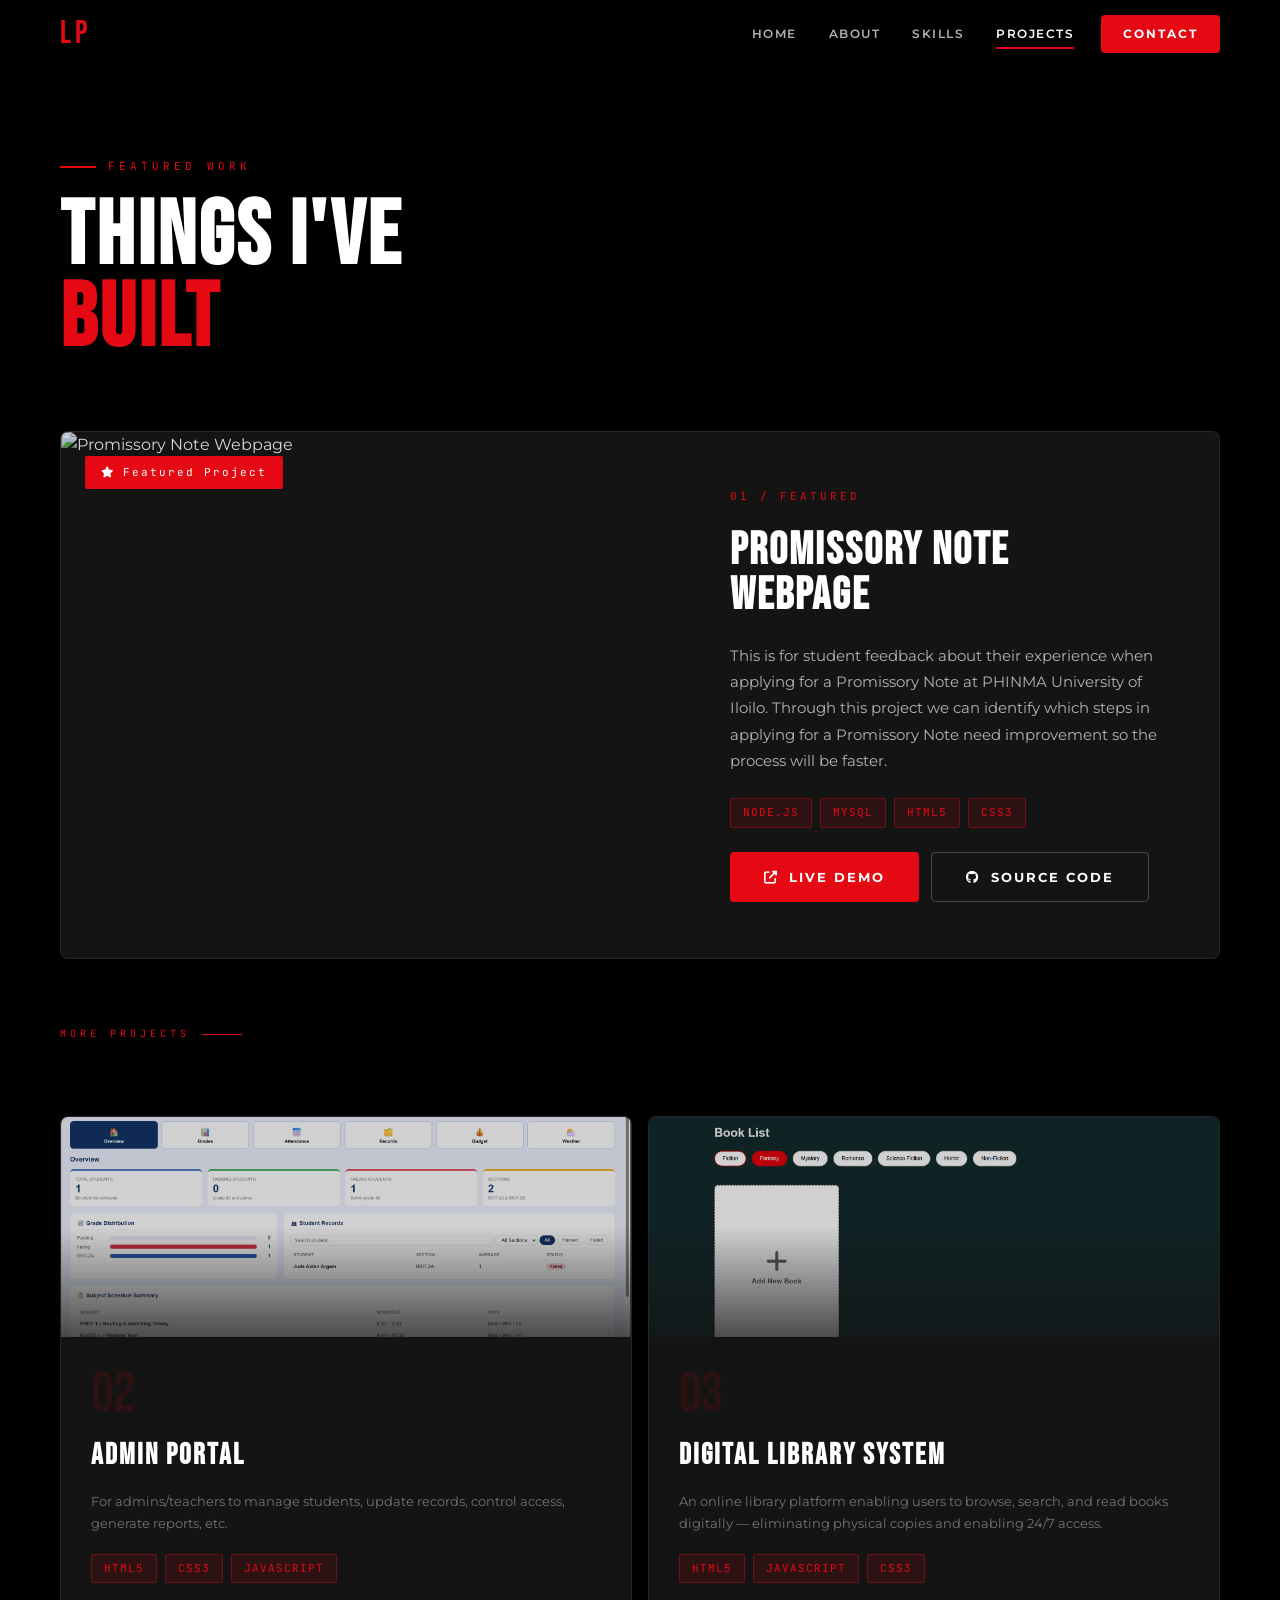
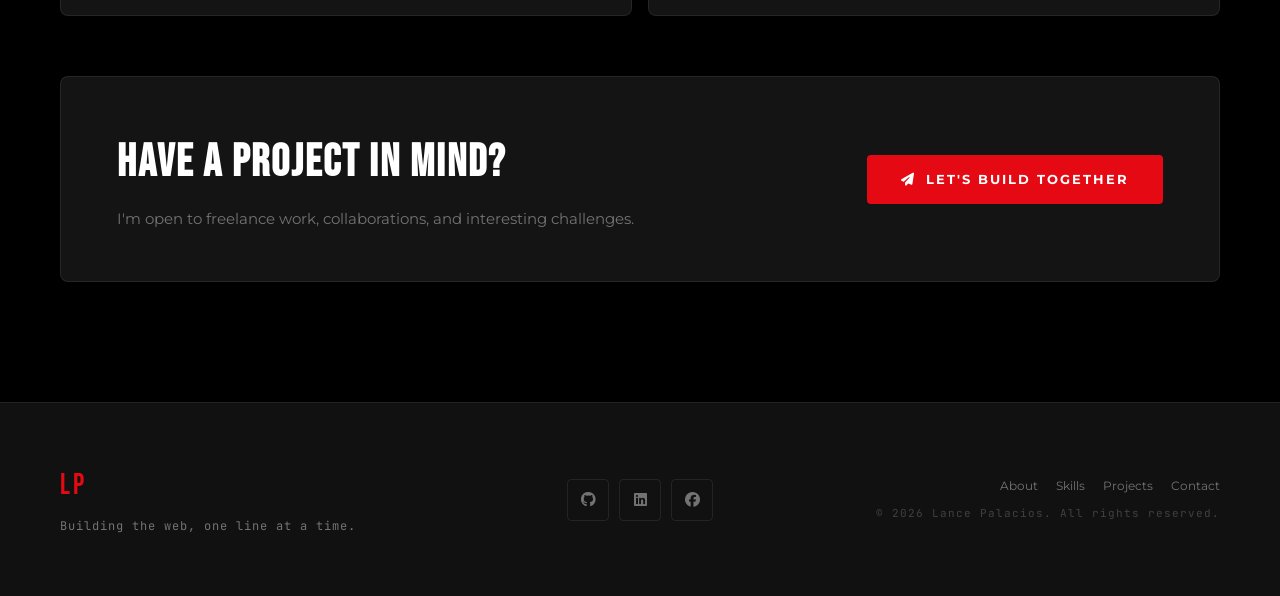
==== projects.html @ be17318d "Initial commit" ====
<!DOCTYPE html>
<html lang="en">
<head>
  <meta charset="UTF-8">
  <meta name="viewport" content="width=device-width, initial-scale=1.0">
  <title>Projects — Lance Palacios</title>
  <link rel="stylesheet" href="shared.css">
  <link rel="stylesheet" href="projects.css">
  <link rel="stylesheet" href="https://cdnjs.cloudflare.com/ajax/libs/font-awesome/6.5.1/css/all.min.css">
</head>
<body>

  <nav class="navbar" id="navbar">
    <div class="nav-inner">
      <a href="index.html" class="nav-logo">LP</a>
      <ul class="nav-links">
        <li><a href="index.html"    class="nav-link">Home</a></li>
        <li><a href="about.html"    class="nav-link">About</a></li>
        <li><a href="skills.html"   class="nav-link">Skills</a></li>
        <li><a href="projects.html" class="nav-link active">Projects</a></li>
        <li><a href="contact.html"  class="nav-link nav-link-cta">Contact</a></li>
      </ul>
      <button class="nav-toggle" id="navToggle" aria-label="Toggle menu">
        <span></span><span></span><span></span>
      </button>
    </div>
  </nav>

  <div class="mobile-menu" id="mobileMenu">
    <ul>
      <li><a href="index.html">Home <span class="mm-arrow">→</span></a></li>
      <li><a href="about.html">About <span class="mm-arrow">→</span></a></li>
      <li><a href="skills.html">Skills <span class="mm-arrow">→</span></a></li>
      <li><a href="projects.html">Projects <span class="mm-arrow">→</span></a></li>
      <li><a href="contact.html">Contact <span class="mm-arrow">→</span></a></li>
    </ul>
  </div>

  <div class="page-header">
    <div class="page-header-eyebrow">Featured Work</div>
    <h1>Things I've<br><em>Built</em></h1>
  </div>

  <div class="projects-layout">

    <!-- ── FEATURED PROJECT ── -->
    <div class="featured-wrap reveal" data-delay="0">
      <div class="featured-card">
        <div class="featured-img-col">
          <div class="featured-img-inner">
            <img src="img/survey.png" alt="Promissory Note Webpage">
            <div class="featured-img-overlay"></div>
          </div>
          <div class="featured-badge">
            <i class="fas fa-star"></i> Featured Project
          </div>
        </div>
        <div class="featured-content-col">
          <div class="project-index">01 / Featured</div>
          <h2 class="project-name">Promissory Note<br>Webpage</h2>
          <p class="project-description">
            This is for student feedback about their experience when applying for a
Promissory Note at PHINMA University of Iloilo. Through this project we can identify which steps in applying for a Promissory Note need improvement so the process will be faster.
          </p>
          <div class="project-stack">
            <span class="tag">Node.js</span>
            <span class="tag">MySQL</span>
            <span class="tag">HTML5</span>
            <span class="tag">CSS3</span>
          </div>
          <div class="project-links">
            <a href="https://promissory-survey-production-87c6.up.railway.app/" class="btn btn-primary"><i class="fas fa-external-link-alt"></i> Live Demo</a>
            <a href="https://github.com/LanzCodes/Promissory-Survey" class="btn btn-outline"><i class="fa-brands fa-github"></i> Source Code</a>
          </div>
        </div>
      </div>
    </div>

    <!-- ── PROJECT GRID ── -->
    <div class="projects-section-label reveal" data-delay="0">
      <div class="section-eyebrow">More Projects</div>
    </div>

    <div class="projects-grid">

      <div class="project-card reveal" data-delay="0">
        <div class="pc-img-wrap">
          <img src="img/adminportal.png" alt="Admin Portal" class="pc-img">
          <div class="pc-img-overlay"></div>
          <div class="pc-hover-overlay">
            <a href="#" class="pc-action"><i class="fas fa-external-link-alt"></i></a>
            <a href="#" class="pc-action"><i class="fa-brands fa-github"></i></a>
          </div>
        </div>
        <div class="pc-body">
          <div class="pc-index">02</div>
          <h3 class="pc-name">Admin Portal</h3>
          <p class="pc-desc">For admins/teachers to manage students, update records, control access, generate reports, etc.</p>
          <div class="pc-stack">
            <span class="tag">HTML5</span>
            <span class="tag">CSS3</span>
            <span class="tag">JavaScript</span>
          </div>
        </div>
      </div>

      <div class="project-card reveal" data-delay="120">
        <div class="pc-img-wrap">
          <img src="img/image1.png" alt="Digital Library System" class="pc-img">
          <div class="pc-img-overlay"></div>
          <div class="pc-hover-overlay">
            <a href="#" class="pc-action"><i class="fas fa-external-link-alt"></i></a>
            <a href="#" class="pc-action"><i class="fa-brands fa-github"></i></a>
          </div>
        </div>
        <div class="pc-body">
          <div class="pc-index">03</div>
          <h3 class="pc-name">Digital Library System</h3>
          <p class="pc-desc">An online library platform enabling users to browse, search, and read books digitally — eliminating physical copies and enabling 24/7 access.</p>
          <div class="pc-stack">
            <span class="tag">HTML5</span>
            <span class="tag">JavaScript</span>
            <span class="tag">CSS3</span>
          </div>
        </div>
      </div>

    </div>

    <!-- ── CTA Strip ── -->
    <div class="projects-cta reveal" data-delay="0">
      <div class="pcta-content">
        <h3 class="pcta-title">Have a Project in Mind?</h3>
        <p class="pcta-sub">I'm open to freelance work, collaborations, and interesting challenges.</p>
      </div>
      <a href="contact.html" class="btn btn-primary">
        <i class="fas fa-paper-plane"></i> Let's Build Together
      </a>
    </div>

  </div>

  <footer class="footer">
    <div class="footer-inner">
      <div>
        <span class="footer-logo">LP</span>
        <p class="footer-tagline">Building the web, one line at a time.</p>
      </div>
      <div class="footer-socials">
        <a href="#" class="footer-social-link"><i class="fa-brands fa-github"></i></a>
        <a href="#" class="footer-social-link"><i class="fa-brands fa-linkedin"></i></a>
        <a href="#" class="footer-social-link"><i class="fa-brands fa-facebook"></i></a>
      </div>
      <div class="footer-right">
        <nav class="footer-nav">
          <a href="about.html">About</a>
          <a href="skills.html">Skills</a>
          <a href="projects.html">Projects</a>
          <a href="contact.html">Contact</a>
        </nav>
        <p class="footer-copy">© 2026 Lance Palacios. All rights reserved.</p>
      </div>
    </div>
  </footer>

  <script src="shared.js"></script>
</body>
</html>
---- shared.css ----
/* ============================================================
   SHARED.CSS — Global Netflix-Inspired Dark Cinematic Theme
   Lance Palacios Portfolio
   ============================================================ */

@import url('https://fonts.googleapis.com/css2?family=Bebas+Neue&family=Montserrat:wght@300;400;500;600;700;800;900&family=JetBrains+Mono:wght@400;500;600&display=swap');

/* ===== CSS VARIABLES ===== */
:root {
  --red:         #E50914;
  --red-hover:   #F40612;
  --red-dark:    #B20710;
  --red-dim:     rgba(229, 9, 20, 0.12);
  --red-glow:    rgba(229, 9, 20, 0.4);

  --black:       #000000;
  --bg:          #0A0A0A;
  --bg-2:        #111111;
  --bg-3:        #141414;
  --bg-4:        #1A1A1A;
  --bg-card:     #141414;
  --bg-card-h:   #1F1F1F;

  --border:      rgba(255,255,255,0.08);
  --border-red:  rgba(229,9,20,0.35);

  --text:        #FFFFFF;
  --text-mid:    #B3B3B3;
  --text-dim:    #737373;
  --text-faint:  #404040;

  --font-display: 'Bebas Neue', cursive;
  --font-body:    'Montserrat', sans-serif;
  --font-mono:    'JetBrains Mono', monospace;

  --radius:      4px;
  --radius-md:   8px;
  --ease:        cubic-bezier(0.4, 0, 0.2, 1);
  --dur:         0.3s;
}

/* ===== RESET ===== */
*, *::before, *::after { margin: 0; padding: 0; box-sizing: border-box; }
html { scroll-behavior: smooth; font-size: 16px; }

body {
  background-color: var(--black);
  color: var(--text);
  font-family: var(--font-body);
  font-weight: 400;
  line-height: 1.6;
  overflow-x: hidden;
  -webkit-font-smoothing: antialiased;
  -moz-osx-font-smoothing: grayscale;
}

img { display: block; max-width: 100%; height: auto; }
a { text-decoration: none; color: inherit; }
ul, ol { list-style: none; }
button { font-family: var(--font-body); cursor: pointer; border: none; background: none; }
input, textarea, select { font-family: var(--font-body); }

/* ===== CUSTOM SCROLLBAR ===== */
::-webkit-scrollbar { width: 5px; }
::-webkit-scrollbar-track { background: var(--black); }
::-webkit-scrollbar-thumb { background: var(--red-dark); border-radius: 3px; }
::-webkit-scrollbar-thumb:hover { background: var(--red); }

/* ===== NAVBAR ===== */
.navbar {
  position: fixed;
  top: 0; left: 0; right: 0;
  z-index: 9000;
  height: 68px;
  padding: 0 60px;
  display: flex;
  align-items: center;
  background: linear-gradient(to bottom, rgba(0,0,0,0.92) 0%, rgba(0,0,0,0) 100%);
  transition: background var(--dur) var(--ease), box-shadow var(--dur) var(--ease);
}

.navbar.solid {
  background: rgba(9,9,9,0.97);
  backdrop-filter: blur(20px);
  -webkit-backdrop-filter: blur(20px);
  box-shadow: 0 1px 0 var(--border);
}

.nav-inner {
  width: 100%; max-width: 1400px;
  margin: 0 auto;
  display: flex;
  align-items: center;
  justify-content: space-between;
}

/* Logo */
.nav-logo {
  font-family: var(--font-display);
  font-size: 2rem;
  letter-spacing: 4px;
  color: var(--red);
  transition: opacity var(--dur) var(--ease);
  user-select: none;
}
.nav-logo:hover { opacity: 0.82; }

/* Links */
.nav-links {
  display: flex;
  align-items: center;
  gap: 2px;
}

.nav-link {
  display: inline-flex;
  align-items: center;
  gap: 6px;
  padding: 8px 15px;
  font-size: 12px;
  font-weight: 600;
  letter-spacing: 1.5px;
  text-transform: uppercase;
  color: var(--text-mid);
  border-radius: var(--radius);
  transition: color var(--dur) var(--ease);
  position: relative;
}

.nav-link::after {
  content: '';
  position: absolute;
  bottom: 3px; left: 15px; right: 15px;
  height: 2px;
  background: var(--red);
  border-radius: 1px;
  transform: scaleX(0);
  transition: transform var(--dur) var(--ease);
}

.nav-link:hover { color: var(--text); }
.nav-link:hover::after,
.nav-link.active::after { transform: scaleX(1); }
.nav-link.active { color: var(--text); }

.nav-link-cta {
  background: var(--red);
  color: var(--text) !important;
  padding: 9px 22px;
  margin-left: 10px;
  font-weight: 700;
  letter-spacing: 2px;
}
.nav-link-cta::after { display: none; }
.nav-link-cta:hover { background: var(--red-hover); box-shadow: 0 0 20px var(--red-glow); }

/* Hamburger */
.nav-toggle {
  display: none;
  flex-direction: column;
  justify-content: center;
  gap: 5px;
  padding: 5px;
  background: none;
  z-index: 9100;
}

.nav-toggle span {
  display: block; width: 24px; height: 2px;
  background: var(--text); border-radius: 2px;
  transition: all var(--dur) var(--ease);
}

.nav-toggle.open span:nth-child(1) { transform: translateY(7px) rotate(45deg); }
.nav-toggle.open span:nth-child(2) { opacity: 0; transform: scaleX(0); }
.nav-toggle.open span:nth-child(3) { transform: translateY(-7px) rotate(-45deg); }

/* Mobile Menu */
.mobile-menu {
  display: none;
  position: fixed;
  inset: 0;
  background: rgba(0,0,0,0.98);
  z-index: 8999;
  padding: 80px 36px 40px;
  flex-direction: column;
  justify-content: center;
  transform: translateX(100%);
  transition: transform 0.4s cubic-bezier(0.77,0,0.175,1);
}
.mobile-menu.open { transform: translateX(0); }

.mobile-menu ul { display: flex; flex-direction: column; }
.mobile-menu ul li { border-bottom: 1px solid var(--border); }
.mobile-menu ul li a {
  display: flex; align-items: center; justify-content: space-between;
  padding: 20px 0;
  font-family: var(--font-display);
  font-size: 2.8rem; letter-spacing: 3px;
  color: var(--text-mid);
  transition: color var(--dur) var(--ease);
}
.mobile-menu ul li a:hover { color: var(--red); }
.mobile-menu ul li a .mm-arrow {
  font-size: 1.4rem; opacity: 0;
  transform: translateX(-10px);
  transition: all var(--dur) var(--ease);
}
.mobile-menu ul li a:hover .mm-arrow { opacity: 1; transform: translateX(0); }

/* ===== PAGE HEADER ===== */
.page-header {
  padding: 150px 60px 70px;
  max-width: 1400px;
  margin: 0 auto;
  position: relative;
}

.page-header-eyebrow {
  display: inline-flex; align-items: center; gap: 12px;
  font-family: var(--font-mono);
  font-size: 11px; letter-spacing: 4px;
  color: var(--red); text-transform: uppercase;
  margin-bottom: 20px;
}
.page-header-eyebrow::before {
  content: ''; display: block;
  width: 36px; height: 2px; background: var(--red);
}

.page-header h1 {
  font-family: var(--font-display);
  font-size: clamp(3.5rem, 7vw, 7.5rem);
  line-height: 0.92; letter-spacing: 3px;
  color: var(--text);
}
.page-header h1 em { font-style: normal; color: var(--red); }

/* ===== BUTTONS ===== */
.btn {
  display: inline-flex; align-items: center; gap: 10px;
  padding: 14px 34px;
  font-family: var(--font-body);
  font-weight: 700; font-size: 13px;
  letter-spacing: 2px; text-transform: uppercase;
  border-radius: var(--radius);
  transition: all var(--dur) var(--ease);
  cursor: pointer; border: none;
  white-space: nowrap;
}
.btn-primary { background: var(--red); color: var(--text); }
.btn-primary:hover {
  background: var(--red-hover);
  transform: translateY(-2px);
  box-shadow: 0 8px 28px var(--red-glow);
}
.btn-secondary { background: rgba(255,255,255,0.13); color: var(--text); backdrop-filter: blur(8px); }
.btn-secondary:hover { background: rgba(255,255,255,0.22); transform: translateY(-2px); }
.btn-outline { background: transparent; color: var(--text); border: 1px solid rgba(255,255,255,0.22); }
.btn-outline:hover { border-color: var(--red); color: var(--red); }

/* ===== TAGS ===== */
.tag {
  display: inline-flex; align-items: center;
  padding: 5px 12px;
  background: var(--red-dim); color: var(--red);
  border: 1px solid var(--border-red);
  border-radius: 2px;
  font-family: var(--font-mono); font-size: 11px;
  letter-spacing: 1px; text-transform: uppercase;
}

/* ===== REVEAL ANIMATIONS ===== */
.reveal {
  opacity: 0; transform: translateY(36px);
  transition: opacity 0.7s var(--ease), transform 0.7s var(--ease);
}
.reveal.visible { opacity: 1; transform: translateY(0); }

.reveal-left {
  opacity: 0; transform: translateX(-40px);
  transition: opacity 0.7s var(--ease), transform 0.7s var(--ease);
}
.reveal-left.visible { opacity: 1; transform: translateX(0); }

.reveal-scale {
  opacity: 0; transform: scale(0.94);
  transition: opacity 0.6s var(--ease), transform 0.6s var(--ease);
}
.reveal-scale.visible { opacity: 1; transform: scale(1); }

/* ===== FOOTER ===== */
.footer {
  background: var(--bg-2);
  border-top: 1px solid var(--border);
  padding: 60px;
}

.footer-inner {
  max-width: 1400px; margin: 0 auto;
  display: grid; grid-template-columns: 1fr auto 1fr;
  align-items: center; gap: 30px;
}

.footer-logo {
  font-family: var(--font-display);
  font-size: 1.8rem; letter-spacing: 3px;
  color: var(--red); display: block; margin-bottom: 8px;
}
.footer-tagline { font-size: 12px; color: var(--text-dim); font-family: var(--font-mono); letter-spacing: 1px; }

.footer-socials { display: flex; gap: 10px; }
.footer-social-link {
  width: 42px; height: 42px;
  border: 1px solid var(--border); border-radius: var(--radius);
  display: flex; align-items: center; justify-content: center;
  color: var(--text-dim); font-size: 15px;
  transition: all var(--dur) var(--ease);
}
.footer-social-link:hover {
  border-color: var(--red); color: var(--red);
  background: var(--red-dim); transform: translateY(-3px);
}

.footer-right { text-align: right; }
.footer-nav { display: flex; gap: 18px; justify-content: flex-end; margin-bottom: 10px; }
.footer-nav a { font-size: 12px; color: var(--text-dim); transition: color var(--dur) var(--ease); }
.footer-nav a:hover { color: var(--red); }
.footer-copy { font-size: 11px; color: var(--text-faint); font-family: var(--font-mono); letter-spacing: 1px; }

/* ===== SHARED UTILITY ===== */
.noise-overlay {
  position: absolute; inset: 0; pointer-events: none; z-index: 0;
  opacity: 0.03;
  background-image: url("data:image/svg+xml,%3Csvg viewBox='0 0 512 512' xmlns='http://www.w3.org/2000/svg'%3E%3Cfilter id='n'%3E%3CfeTurbulence type='fractalNoise' baseFrequency='0.75' numOctaves='4' stitchTiles='stitch'/%3E%3C/filter%3E%3Crect width='100%25' height='100%25' filter='url(%23n)'/%3E%3C/svg%3E");
  background-size: 256px;
}

.section-eyebrow {
  display: inline-flex; align-items: center; gap: 12px;
  font-family: var(--font-mono); font-size: 10px;
  letter-spacing: 4px; color: var(--red); text-transform: uppercase;
  margin-bottom: 14px;
}
.section-eyebrow::after { content: ''; width: 40px; height: 1px; background: var(--red); }

/* ===== RESPONSIVE ===== */
@media (max-width: 1024px) {
  .navbar { padding: 0 30px; }
  .page-header { padding: 130px 30px 60px; }
  .footer { padding: 40px 30px; }
  .footer-inner { grid-template-columns: 1fr; text-align: center; gap: 24px; }
  .footer-right { text-align: center; }
  .footer-nav { justify-content: center; }
  .footer-socials { justify-content: center; }
}

@media (max-width: 768px) {
  .navbar { padding: 0 20px; }
  .nav-links { display: none; }
  .nav-toggle { display: flex; }
  .mobile-menu { display: flex; }
  .page-header { padding: 110px 20px 50px; }
  .footer { padding: 40px 20px; }
}
---- projects.css ----
.projects-layout {
  padding: 0 60px 120px;
  max-width: 1400px;
  margin: 0 auto;
  display: flex;
  flex-direction: column;
  gap: 60px;
}

.featured-card {
  display: grid;
  grid-template-columns: 1.15fr 1fr;
  border: 1px solid var(--border);
  border-radius: var(--radius-md);
  overflow: hidden;
  background: var(--bg-3);
  transition: border-color var(--dur) var(--ease);
}
.featured-card:hover { border-color: var(--border-red); }

.featured-img-col { position: relative; overflow: hidden; min-height: 480px; }

.featured-img-inner {
  width: 100%; height: 100%;
  position: relative; overflow: hidden;
}

.featured-img-inner img {
  width: 100%; height: 100%;
  object-fit: cover; display: block;
  transition: transform 0.7s var(--ease);
  filter: brightness(0.82) contrast(1.05);
}
.featured-card:hover .featured-img-inner img { transform: scale(1.05); }

.featured-img-overlay {
  position: absolute; inset: 0;
  background: linear-gradient(to right, rgba(0,0,0,0) 60%, rgba(20,20,20,0.9) 100%);
  pointer-events: none;
}

.featured-badge {
  position: absolute;
  top: 24px; left: 24px;
  background: var(--red);
  color: var(--text);
  font-family: var(--font-mono);
  font-size: 11px; letter-spacing: 2px;
  padding: 8px 16px; border-radius: 2px;
  display: flex; align-items: center; gap: 8px;
  z-index: 2;
}

.featured-content-col {
  padding: 56px 50px;
  display: flex; flex-direction: column;
  justify-content: center; gap: 24px;
}

.project-index {
  font-family: var(--font-mono);
  font-size: 11px; letter-spacing: 3px;
  color: var(--red); text-transform: uppercase;
}

.project-name {
  font-family: var(--font-display);
  font-size: 2.8rem; line-height: 1;
  letter-spacing: 2px; color: var(--text);
}

.project-description {
  font-size: 15px; color: var(--text-mid);
  line-height: 1.75;
}

.project-stack { display: flex; gap: 8px; flex-wrap: wrap; }

.project-links { display: flex; gap: 12px; flex-wrap: wrap; }


.projects-grid {
  display: grid;
  grid-template-columns: repeat(2, 1fr);
  gap: 16px;
}

.project-card {
  background: var(--bg-3);
  border: 1px solid var(--border);
  border-radius: var(--radius-md);
  overflow: hidden;
  transition: border-color var(--dur) var(--ease), transform var(--dur) var(--ease);
}
.project-card:hover {
  border-color: var(--border-red);
  transform: translateY(-5px);
}

.pc-img-wrap {
  position: relative;
  overflow: hidden;
  height: 220px;
  background: var(--bg-4);
}
.pc-img {
  width: 100%; height: 100%;
  object-fit: cover; display: block;
  transition: transform 0.5s var(--ease);
  filter: brightness(0.8) contrast(1.05);
}
.project-card:hover .pc-img { transform: scale(1.06); }

.pc-img-overlay {
  position: absolute; inset: 0;
  background: linear-gradient(to top, rgba(20,20,20,0.7) 0%, transparent 50%);
  pointer-events: none;
}

.pc-hover-overlay {
  position: absolute; inset: 0;
  background: rgba(0,0,0,0.7);
  display: flex; align-items: center; justify-content: center;
  gap: 14px;
  opacity: 0;
  transition: opacity var(--dur) var(--ease);
  backdrop-filter: blur(4px);
}
.project-card:hover .pc-hover-overlay { opacity: 1; }

.pc-action {
  width: 50px; height: 50px;
  border: 2px solid var(--red);
  border-radius: 50%;
  display: flex; align-items: center; justify-content: center;
  font-size: 16px; color: var(--text);
  transition: all var(--dur) var(--ease);
  background: rgba(229,9,20,0.15);
}
.pc-action:hover { background: var(--red); transform: scale(1.1); }

.pc-body { padding: 30px 30px 32px; }

.pc-index {
  font-family: var(--font-display);
  font-size: 3.5rem; line-height: 1;
  color: rgba(229,9,20,0.12);
  margin-bottom: 10px;
  transition: color var(--dur) var(--ease);
}
.project-card:hover .pc-index { color: rgba(229,9,20,0.22); }

.pc-name {
  font-family: var(--font-display);
  font-size: 1.8rem; letter-spacing: 2px;
  color: var(--text); margin-bottom: 10px;
}

.pc-desc {
  font-size: 13px; color: var(--text-dim);
  line-height: 1.7; margin-bottom: 20px;
}

.pc-stack { display: flex; gap: 8px; flex-wrap: wrap; }

.projects-cta {
  display: flex;
  align-items: center;
  justify-content: space-between;
  gap: 30px;
  padding: 50px 56px;
  background: var(--bg-3);
  border: 1px solid var(--border);
  border-radius: var(--radius-md);
  flex-wrap: wrap;
  transition: border-color var(--dur) var(--ease);
}
.projects-cta:hover { border-color: var(--border-red); }

.pcta-title {
  font-family: var(--font-display);
  font-size: 2.8rem; letter-spacing: 2px; color: var(--text);
  margin-bottom: 8px;
}
.pcta-sub { font-size: 15px; color: var(--text-dim); }

@media (max-width: 1024px) {
  .projects-layout { padding: 0 30px 80px; }
  .featured-card { grid-template-columns: 1fr; }
  .featured-img-col { min-height: 280px; }
  .featured-img-overlay { background: linear-gradient(to top, rgba(20,20,20,0.8) 0%, transparent 60%); }
}

@media (max-width: 768px) {
  .projects-layout { padding: 0 20px 60px; gap: 40px; }
  .projects-grid { grid-template-columns: 1fr; }
  .featured-content-col { padding: 36px 24px; }
  .projects-cta { padding: 36px 24px; flex-direction: column; align-items: flex-start; }
}
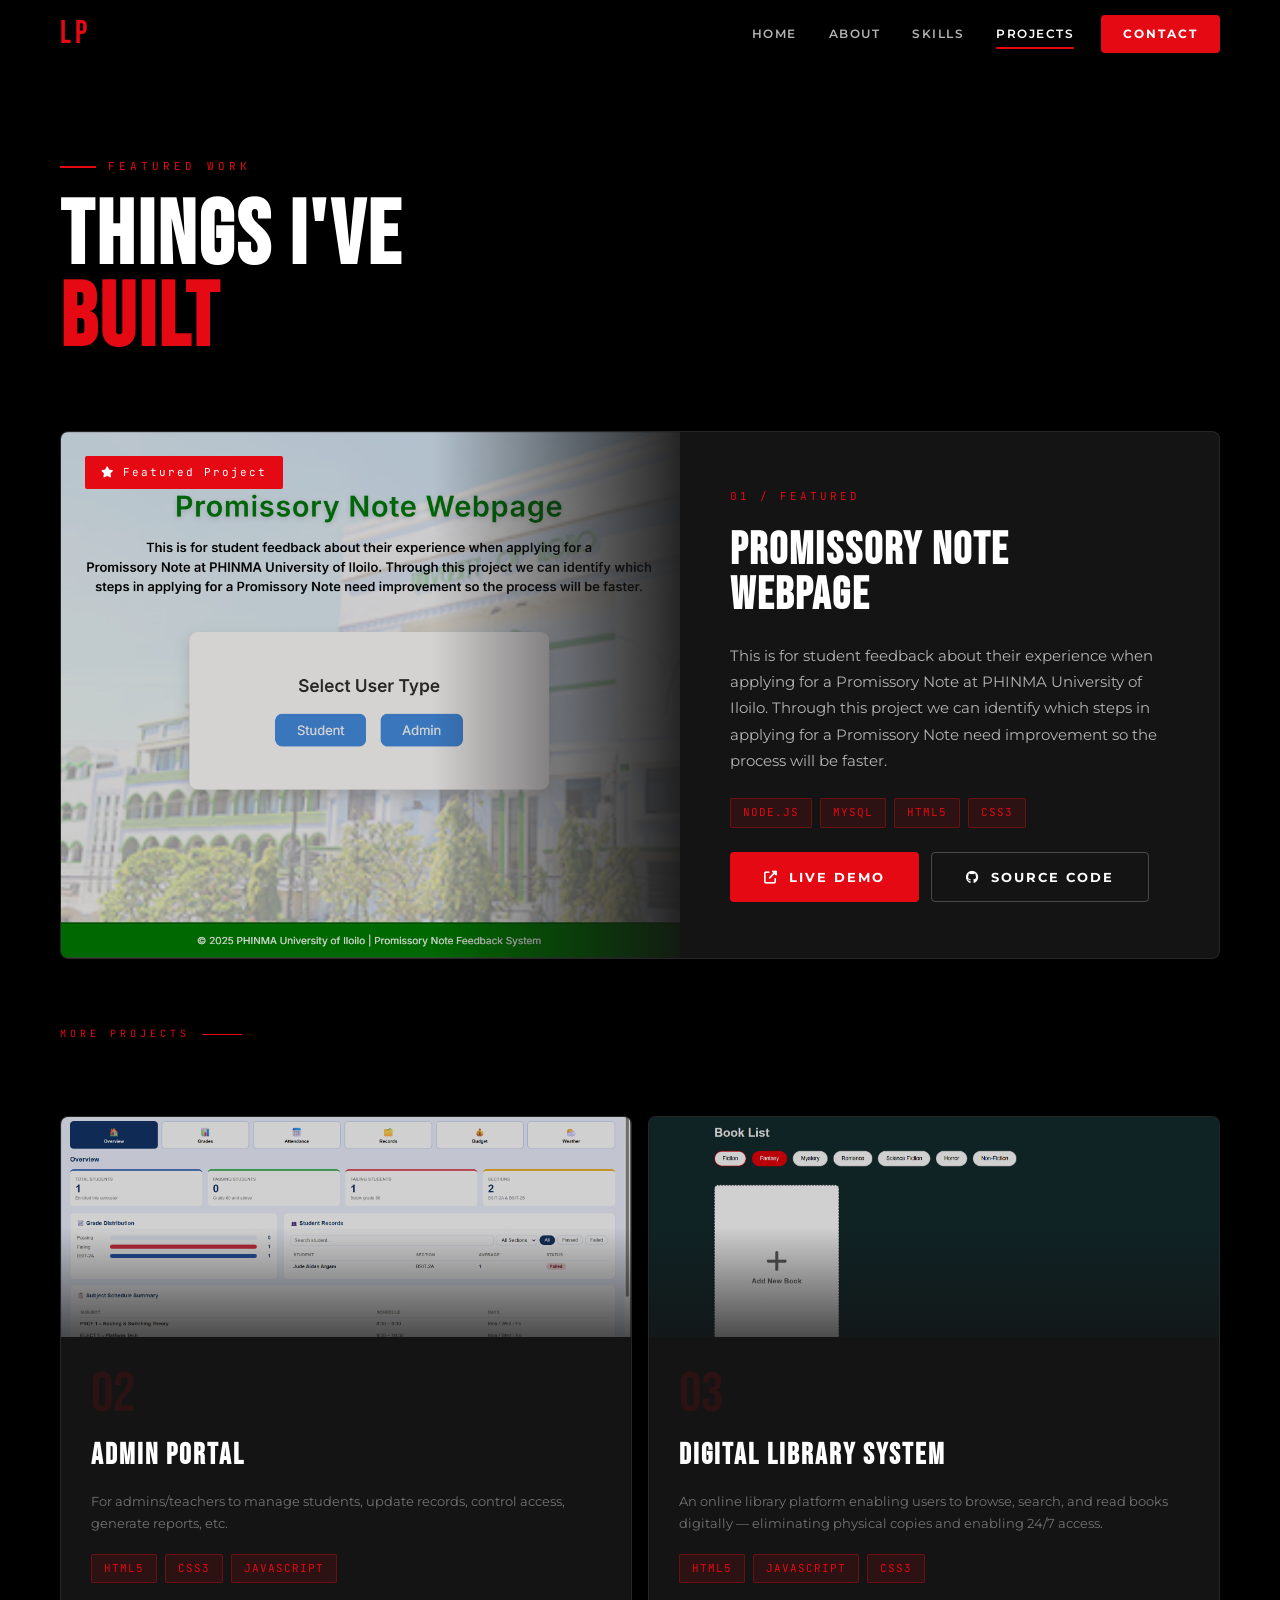
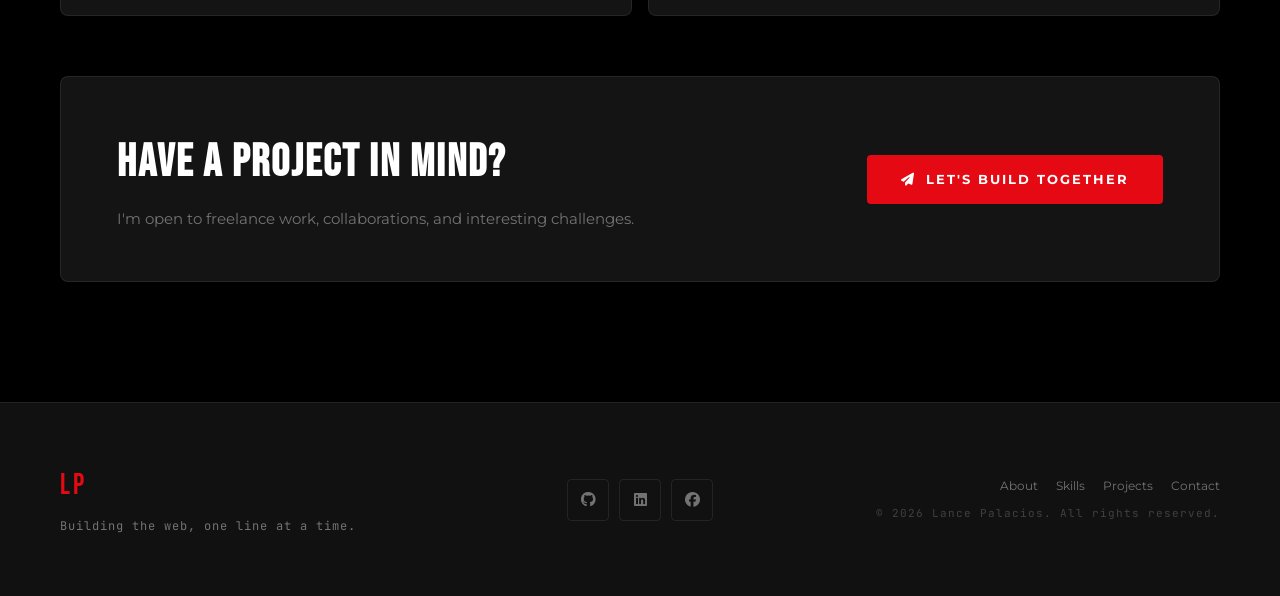
==== commit 0b120df2: "img fix" ====
--- a/projects.html
+++ b/projects.html
@@ -48,7 +48,7 @@
       <div class="featured-card">
         <div class="featured-img-col">
           <div class="featured-img-inner">
-            <img src="img/survey.png" alt="Promissory Note Webpage">
+            <img src="survey.png" alt="Promissory Note Webpage">
             <div class="featured-img-overlay"></div>
           </div>
           <div class="featured-badge">
